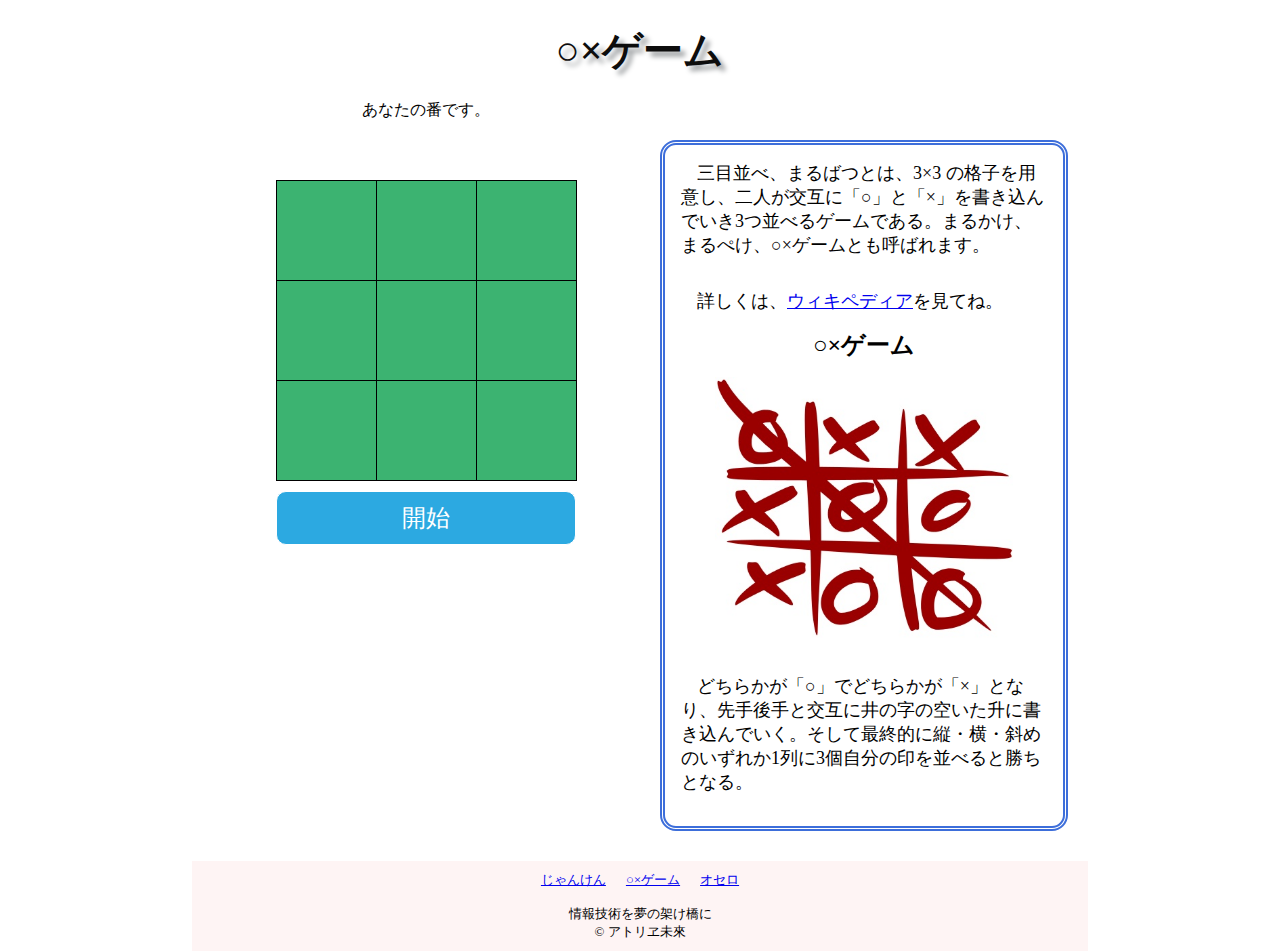
==== marubatsu.html @ aa578379 "ソースコードをページ毎に分割" ====
<!DOCTYPE html>
<html>
<head>
  <meta charset="utf-8">
  <title>○×ゲーム</title>
  <meta name="viewport" content="width=device-width">
  <link rel="stylesheet" href="marubatsu.css">

  <style>
    html {
      display: grid;
    }
    body {
      justify-self: center;
    }

    nav ul {
      display: grid;
      grid-auto-flow: column;
      column-gap: 20px;
      list-style: none;
      padding: 0;
      margin-bottom: 1rem;
    }

    footer {
      margin-top: 10px;
    }

    table {
      border-collapse: collapse;
      margin: 0 auto;
    }

    td {
      border-collapse: collapse;
      cursor: pointer;
      border: solid 1px black;
      background: mediumseagreen;
      font-size: 80px;
      line-height: 1;
      color: white;
      height: 100px;
      width: 100px;
      padding: 0;
      text-align: center;
    }

    #notification {
      width: 100%;
      height: 80px;
      text-align: center;
      margin: 0 auto;
    }
    #notification p {
      font-size: 24px;
    }

    main {
      justify-self: center;
    }

    .button {
      font-size: larger;
      /* width: 80%; */
      width: 300px;
      margin: 0 auto;
    }

  </style>

</head>

<body>
  <header>
    <h1>○×ゲーム</h1>
  </header>

  <main id="content">
    <p id="notification">
      あなたの番です。
    </p>

    <table id="board">
      <tr>
        <td id="y0_x0" data-y="0" data-x="0"></td>
        <td id="y0_x1" data-y="0" data-x="1"></td>
        <td id="y0_x2" data-y="0" data-x="2"></td>
      </tr>
      <tr>
        <td id="y1_x0" data-y="1" data-x="0"></td>
        <td id="y1_x1" data-y="1" data-x="1"></td>
        <td id="y1_x2" data-y="1" data-x="2"></td>
      </tr>
      <tr>
        <td id="y2_x0" data-y="2" data-x="0"></td>
        <td id="y2_x1" data-y="2" data-x="1"></td>
        <td id="y2_x2" data-y="2" data-x="2"></td>
      </tr>
    </table>

    <div class="control_areas">
      <button id="play" class="button">開始</button>
    </div>
  </main>

  <article>
    <div>
      <p>
        三目並べ、まるばつとは、3×3 の格子を用意し、二人が交互に「○」と「×」を書き込んでいき3つ並べるゲームである。まるかけ、まるぺけ、○×ゲームとも呼ばれます。
      </p>
      <p>
        詳しくは、<a href="https://ja.wikipedia.org/wiki/%E4%B8%89%E7%9B%AE%E4%B8%A6%E3%81%B9">ウィキペディア</a>を見てね。
      </p>
    </div>

    <figure>
      <figcaption>○×ゲーム</figcaption>
      <img src="images/marubatsu.jpg" alt="○×ゲーム説明図">

      <p>
        どちらかが「○」でどちらかが「×」となり、先手後手と交互に井の字の空いた升に書き込んでいく。そして最終的に縦・横・斜めのいずれか1列に3個自分の印を並べると勝ちとなる。
      </p>
    </figure>
  </article>

  <footer>
    <div class="container">
      <nav>
        <ul>
          <li> <a href="index.html">じゃんけん</a> </li>
          <li> <a href="marubatsu.html">○×ゲーム</a> </li>
          <li> <a href="othello.html">オセロ</a> </li>
        </ul>
      </nav>

      <p>情報技術を夢の架け橋に</p>
      <p>&copy; アトリヱ未來</p>
    </div>
  </footer>

  <script src="marubatsu.js"></script>
</body>

</html>
---- marubatsu.css ----
/*=============================================================================
  モバイル版・デスクトップ版 共通
=============================================================================*/

/*-----------------------------------------------------------------------------
  色の指定
  CSSカスタムプロパティを定義
  color: var(--kyohiiro); などのように用いることができる
-----------------------------------------------------------------------------*/
:root {
  --kyohiiro:          #ff251e; /* 京緋色(きょうひいろ) */
  --shinonomeiro:      #f19072; /* 東雲色(しののめいろ) */
  --nanohanairo:       #ffec47; /* 菜の花色(なのはないろ) */
  --sanaeiro:          #67a70c; /* 早苗色(さなえいろ) */
  --amairo:            #2ca9e1; /* 天色(あまいろ) */
  --utsushiiro:        #3d6eda; /* 移色(うつしいろ) */
  --botaniro:          #e7609e; /* 牡丹色(ぼたんいろ) */
  --ayameiro:          #674196; /* 菖蒲色(あやめいろ) */
  --otomeiro:          #f3cccc; /* 乙女色(おとめいろ) */
  --momijiiro:         #a61017; /* 紅葉色(もみじいろ) */
  --nibiiro:           #9ea1a3; /* 鈍色(にびいろ) */
  --kurohairo:         #0d0d0d; /* 黒羽色(くろはいろ) */

  --sakurairo:         #fef4f4; /* 桜色(さくらいろ) */
  --harukazeiro:       transparent; /* 春風色(はるかぜいろ) */
}

/*-----------------------------------------------------------------------------
  基本設定
-----------------------------------------------------------------------------*/
* { /* 全ての要素(*)を対象に */
  margin: 0;  /* 余白を0にする */
  box-sizing: border-box;
}

img { /* 全てのimg要素を対象に */
  width: 100%;  /* 幅を画面幅にする */
  height: auto; /* 高さは縦横比(アスペクト比)を保つよう、自動とする */
}

/*-----------------------------------------------------------------------------
  ページ全体の設定
-----------------------------------------------------------------------------*/
body { /* body は全ての要素の親なので */
  display: grid; /* グリッド(格子)線を使うモードにする */
  grid-template-columns: 20px 1fr 20px; /* column(列) 左右に20px 残りは中央 */
  grid-template-rows: /* row(行)を用意する */
              [head]     100px /* 一行目の高さは100px 使いやすいようheadと命名 */
              [main]     auto  /* 二行目の高さは自動 titleと命名 */
              [article]  auto  /* 三行目の高さは自動 subtitleと命名 */
              [foot]     100px; /* 四行目の高さは100px footと命名 */
  row-gap: 20px; /* 行の隙間は、20px */
}

/*-----------------------------------------------------------------------------
  部品の配置
-----------------------------------------------------------------------------*/
body > * { /* body の直下(>) にある全ての要素(*)を対象に */
  grid-column: 2 / -2; /* 列配置は、左から2番目の線から、右から数えて二番目(-2)の線まで */
}

/*-----------------------------------------------------------------------------
  ヘッダー
-----------------------------------------------------------------------------*/
header { /* header 要素を対象に */
  grid-row: head; /* 行の配置は、先ほど命名した headの線の下に */
  justify-self: center; /* 左右中央揃えで配置する */
  align-self: center;   /* 上下中央揃えで配置する */
  font-size: 20px;      /* 書体の大きさは40px */
  color: var(--kurohairo); /* 文字の色は、黒羽色 #0d0d0d; */
  text-shadow: 5px 5px 5px var(--nibiiro); /* 右に5px 下に5px ずれた場所に、
                                              ぼかし幅5px で 鈍色 #9ea1a3
                                              の影を付ける */
}

header h1 {
  text-align: center;
}

/*-----------------------------------------------------------------------------
  メイン
-----------------------------------------------------------------------------*/
main {
  grid-row: main;
  margin-top: -20px;
}

main figure img {
  max-height: 300px;
}

main p {
  text-align: center;
  margin-bottom: 20px;
}

.control_areas {
  display: grid;
  grid-template-columns: 1fr;
  grid-template-rows: 1fr auto;
  row-gap: 20px;

}

.control_areas .player_hand_type {
  display: grid;
  grid-template-columns: 1fr 1fr 1fr;
  grid-template-rows: 1fr;
  justify-content: center;
  align-items: center;
}

#guu   { background-image: url('guu.png'); }
#choki { background-image: url('choki.png'); }
#paa   { background-image: url('paa.png'); }

.player_hand_type button {
  background-size: 100% 100%;
  border: none;
  height: 100px;
  padding: 0;
  cursor: pointer;
}

.score_and_replay {
  display: grid;
  grid-template-columns: 1fr 1fr;
  grid-template-rows: 1fr;
  align-self: center;
}

.score,
#play {
  font-size: 24px;
  margin: 10px 0;
  align-self: center;
}

.button { /* <a class="button"> と buttonクラスを付与したa要素を対象に */
  text-decoration: none;  /* リンクには下線が付くが、飾り付け(decoration)は、無し */
  color: white; /* 文字の色は白*/
  border: solid 1px white; /* 枠線は、しっかりとした(solid)線で、1px幅の白で */
  padding: 10px; /* 詰め物は、上下左右に10px で */
  border-radius: 10px; /* 角は、半径(radius) 10pxで丸くする */
  background: var(--amairo); /* 背景色は、天色で */
  cursor: pointer;
}

/*-----------------------------------------------------------------------------
  じゃんけん紹介記事
-----------------------------------------------------------------------------*/
article {
  grid-row: article;
  border:  5px double var(--utsushiiro);
  border-radius: 1rem;
  padding-bottom: 1rem;

  display: grid;
  grid-template-columns: 1fr;
  grid-template-rows: auto auto;
  margin-top: 20px;
  justify-self: center;
}

article p {
  font-size: 18px;
  text-align: left;
  padding: 1rem;
  text-indent: 1rem;
}

article figure figcaption {
  font-size: 24px;
  font-weight: bold;
  text-align: center;
  margin-bottom: 1rem;
}

article figure img {
  width: 75%;
  height: auto;

  display: block;
  margin: 0 auto;

  margin-bottom: 1rem;
}

article ul li {
  justify-self: center;
  text-align: center;
}

/*-----------------------------------------------------------------------------
  フッター
-----------------------------------------------------------------------------*/
footer { /* footer 要素を対象に */
  grid-column: 1 / -1;  /* 列配置は、左から一番目の線から、右から数えて一番目(-1)の線まで */
  grid-row: foot; /* 行の配置は、先ほど命名した foot の線の下 */
  background: var(--sakurairo); /* 背景色は、桜色 */
  margin-top: -20px; /* 他の要素との間隔(margin)を上方向に20px詰める */
                     /* (row-gap: 20px と行間を入れているのを、打ち消す */
  display: grid; /* グリッド(格子)線を使うモードにする */
}

footer div { /* footer 要素の中のdiv要素を対象に */
  grid-column: 1;  /* 自動生成された1番目のグリッド線の右側に配置 */
  grid-row: 1;     /* 自動生成された1番目のグリッド線の下側に配置 */
  justify-self: center; /* 左右中央揃えで配置する */
  align-self: center;   /* 上下中央揃えで配置する */
  text-align: center;
  font-size: 13px; /* 書体の大きさは13px */
}

footer nav ul {
  display: grid;
  grid-auto-flow: column;
  column-gap: 20px;
  list-style: none;
  padding: 0;
  margin-bottom: 1rem;
}

/*=============================================================================
  デスクトップ版の追加設定
  ★ レスポンシブ対応
  パソコンからウェブサイトを閲覧する時代は、一つのhtmlと一つのcssですみました。
  携帯電話が登場したことで、携帯用のウェブサイトが作られることになりました。
  そして、パソコン用、携帯用、二つのウェブサイトを管理するのは大変です。
  そこで、一つのhtmlとcssで、パソコン、携帯に対応させる方法が考案されました。
  レスポンシブデザインと呼ばれる手法です。

  @media は、メディアクエリと呼ばれます。
  @media (min-width: 768px) { iPad用の追加のcss } と書くことで、
  画面幅が、768px以上の端末(iPad や Macなど)で閲覧している時に適用される
  追加のcssを記すことができます。
=============================================================================*/
@media (min-width: 768px) {

  /*---------------------------------------------------------------------------
    ページ全体の設定
  ---------------------------------------------------------------------------*/
  body { /* body は全ての要素の親なので */
    display: grid; /* グリッド(格子)線を使うモードにする */
    grid-template-columns: 20px 428px minmax(100px, 428px) 20px; /* column(列) の設定 */
                                                /* 左右20px 中央に428pxと残り */
    grid-template-rows: /* row(行)を用意する */
                [head]         100px /* 一行目の高さは100px */
                                     /* 使いやすいようheadと命名 */
                [main article] auto  /* 二行目の高さは自動 */
                                     /* 線の名前を main と命名 */
                                     /* 線の名前を article と命名 */
                                     /* 二つの線を一本の線に重ねている */
                [foot]         100px; /* 四行目の高さは100px footと命名 */
    row-gap: 20px; /* 行の隙間は、20px */
  }

  /* main 要素を二列目から三列目までに配置します */
  main {
    grid-column: 2 / 3;
  }

  /* コンピュータのじゃんけんの絵の最大高さを400pxにします */
  main figure img {
    max-height: 400px;
  }

  /* プレイヤーのじゃんけんボタンの高さを140pxにします */
  .player_hand_type button {
    height: 140px;
  }

  /* aritcle 要素を三列目から四列目までに配置します */
  article {
    grid-column: 3 / 4;
    margin-left: 20px;
  }

}
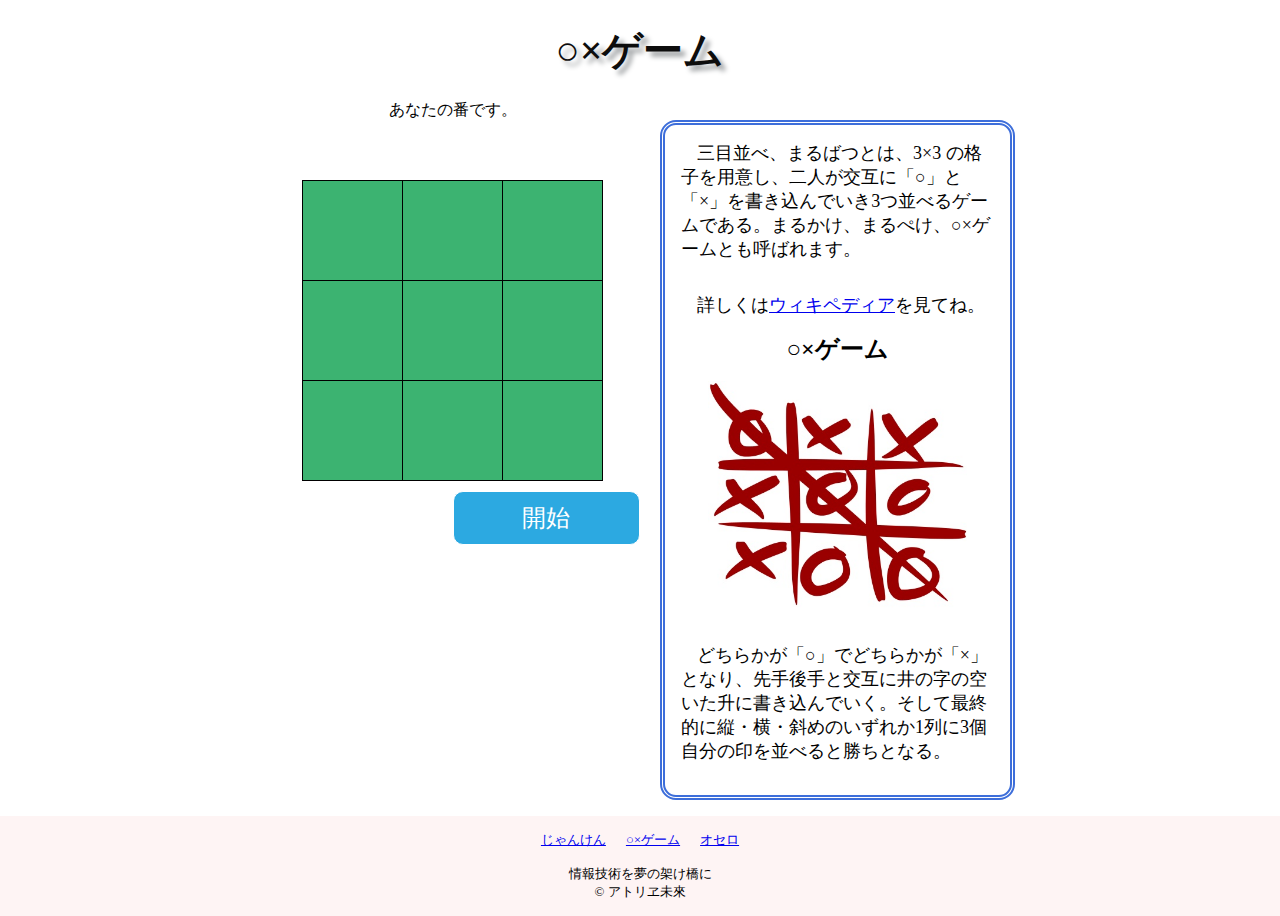
==== commit 968752e0: "○× & オセロ, CSS 共通化" ====
--- a/marubatsu.html
+++ b/marubatsu.html
@@ -4,71 +4,7 @@
   <meta charset="utf-8">
   <title>○×ゲーム</title>
   <meta name="viewport" content="width=device-width">
-  <link rel="stylesheet" href="marubatsu.css">
-
-  <style>
-    html {
-      display: grid;
-    }
-    body {
-      justify-self: center;
-    }
-
-    nav ul {
-      display: grid;
-      grid-auto-flow: column;
-      column-gap: 20px;
-      list-style: none;
-      padding: 0;
-      margin-bottom: 1rem;
-    }
-
-    footer {
-      margin-top: 10px;
-    }
-
-    table {
-      border-collapse: collapse;
-      margin: 0 auto;
-    }
-
-    td {
-      border-collapse: collapse;
-      cursor: pointer;
-      border: solid 1px black;
-      background: mediumseagreen;
-      font-size: 80px;
-      line-height: 1;
-      color: white;
-      height: 100px;
-      width: 100px;
-      padding: 0;
-      text-align: center;
-    }
-
-    #notification {
-      width: 100%;
-      height: 80px;
-      text-align: center;
-      margin: 0 auto;
-    }
-    #notification p {
-      font-size: 24px;
-    }
-
-    main {
-      justify-self: center;
-    }
-
-    .button {
-      font-size: larger;
-      /* width: 80%; */
-      width: 300px;
-      margin: 0 auto;
-    }
-
-  </style>
-
+  <link rel="stylesheet" href="style.css">
 </head>
 
 <body>
@@ -100,7 +36,11 @@
     </table>
 
     <div class="control_areas">
-      <button id="play" class="button">開始</button>
+      <div class="score_and_replay">
+        <p class="score">
+        </p>
+        <button id="play" class="button">開始</button>
+      </div>
     </div>
   </main>
 
@@ -110,7 +50,7 @@
         三目並べ、まるばつとは、3×3 の格子を用意し、二人が交互に「○」と「×」を書き込んでいき3つ並べるゲームである。まるかけ、まるぺけ、○×ゲームとも呼ばれます。
       </p>
       <p>
-        詳しくは、<a href="https://ja.wikipedia.org/wiki/%E4%B8%89%E7%9B%AE%E4%B8%A6%E3%81%B9">ウィキペディア</a>を見てね。
+        詳しくは<a href="https://ja.wikipedia.org/wiki/%E4%B8%89%E7%9B%AE%E4%B8%A6%E3%81%B9">ウィキペディア</a>を見てね。
       </p>
     </div>
 
--- a/style.css
+++ b/style.css
@@ -0,0 +1,365 @@
+/*==============================================================
+  モバイル版・デスクトップ版 共通
+==============================================================*/
+
+/*-------------------------------------------------------------
+  色の指定
+  CSSカスタムプロパティを定義
+  color: var(--kyohiiro); などのように用いることができる
+--------------------------------------------------------------*/
+:root {
+  --kyohiiro:          #ff251e; /* 京緋色(きょうひいろ) */
+  --shinonomeiro:      #f19072; /* 東雲色(しののめいろ) */
+  --nanohanairo:       #ffec47; /* 菜の花色(なのはないろ) */
+  --sanaeiro:          #67a70c; /* 早苗色(さなえいろ) */
+  --amairo:            #2ca9e1; /* 天色(あまいろ) */
+  --utsushiiro:        #3d6eda; /* 移色(うつしいろ) */
+  --botaniro:          #e7609e; /* 牡丹色(ぼたんいろ) */
+  --ayameiro:          #674196; /* 菖蒲色(あやめいろ) */
+  --otomeiro:          #f3cccc; /* 乙女色(おとめいろ) */
+  --momijiiro:         #a61017; /* 紅葉色(もみじいろ) */
+  --nibiiro:           #9ea1a3; /* 鈍色(にびいろ) */
+  --kurohairo:         #0d0d0d; /* 黒羽色(くろはいろ) */
+
+  --sakurairo:         #fef4f4; /* 桜色(さくらいろ) */
+  --harukazeiro:       transparent; /* 春風色(はるかぜいろ) */
+}
+
+/*-------------------------------------------------------------
+  基本設定
+--------------------------------------------------------------*/
+* { /* 全ての要素(*)を対象に */
+  margin: 0;  /* 余白を0にする */
+  box-sizing: border-box;
+}
+
+img { /* 全てのimg要素を対象に */
+  width: 100%;  /* 幅を画面幅にする */
+  height: auto; /* 高さは縦横比(アスペクト比)を保つよう、自動とする */
+}
+
+/*-------------------------------------------------------------
+  ページ全体の設定
+--------------------------------------------------------------*/
+body { /* body は全ての要素の親なので */
+  display: grid; /* グリッド(格子)線を使うモードにする */
+  /* column(列) 左右に20px 残りは中央 */
+  grid-template-columns: 20px 1fr 20px;
+  /* row(行)を用意する */
+  grid-template-rows:
+        [head]     100px /* 一行目の高さは100px headと命名 */
+        [main]     auto  /* 二行目の高さは自動 titleと命名 */
+        [article]  auto  /* 三行目の高さは自動 subtitleと命名 */
+        [foot]     100px; /* 四行目の高さは100px footと命名 */
+}
+
+/*-------------------------------------------------------------
+  部品の配置
+--------------------------------------------------------------*/
+body > * { /* body の直下(>) にある全ての要素(*)を対象に */
+  /* 列配置は 左から2番目の線から
+              右から数えて二番目(-2)の線まで */
+  grid-column: 2 / -2;
+}
+
+/*-------------------------------------------------------------
+  ヘッダー
+--------------------------------------------------------------*/
+header { /* header 要素を対象に */
+  grid-row: head; /* 行の配置は先ほど命名したheadの線の下に */
+  justify-self: center; /* 左右中央揃えで配置する */
+  align-self: center;   /* 上下中央揃えで配置する */
+  font-size: 20px;      /* 書体の大きさは40px */
+  color: var(--kurohairo); /* 文字の色は、黒羽色 #0d0d0d; */
+  /* 右に5px 下に5px ずれた場所に ぼかし幅5px で
+  鈍色 #9ea1a3 の影を付ける */
+  text-shadow: 5px 5px 5px var(--nibiiro);
+}
+
+header h1 {
+  text-align: center;
+}
+
+/*-------------------------------------------------------------
+  メイン
+  ウェブサイトの主要機能部分に設定するスタイルです
+--------------------------------------------------------------*/
+main { /* main 要素を対象に */
+  grid-row: main; /* 行の配置は先ほど命名した main の線の下 */
+}
+
+main figure img {     /* コンピュータのじゃんけんの絵です。 */
+  max-height: 300px;  /* 絵が歪まぬよう、最大高さを指定します */
+}
+
+main p {                 /* じゃんけんの説明文です */
+  text-align: center;    /* 真ん中揃えにします */
+  margin-bottom: 20px;   /* p 要素の下側に少し余白を設けます */
+}
+
+/* class="control_area" とクラス属性を付与した要素を対象に */
+.control_area {
+  /* control_area内部の要素もグリッドレイアウトで配置します */
+  display: grid;
+  grid-template-columns: 1fr;   /* column(列) は 一列 */
+  grid-template-rows: 1fr auto; /* row(行) は 二行用意します */
+  row-gap: 20px;
+  /* 行の間隔は20px開けます */
+
+}
+
+/* control_area内でplayer_hand_typeと
+   クラス属性を付与した要素を対象に */
+.control_area .player_hand_type {
+  /* 内部の要素もグリッドレイアウトで配置します */
+  display: grid;
+  grid-template-columns: 1fr 1fr 1fr; /* 三列用意します */
+  grid-template-rows: 1fr; /* 一行用意します */
+}
+
+.control_area .player_hand_type button{
+  background-color: transparent;
+}
+
+
+/* グーチョキパーの背景画像の設定 */
+/* id="guu"とid属性を付与したボタンの背景画像を設定 */
+#guu   { background-image: url("images/player_guu.png"); }
+#choki { background-image: url("images/player_choki.png"); }
+#paa   { background-image: url("images/player_paa.png"); }
+
+/* グーチョキパー各ボタンの大きさを指定 */
+.player_hand_type button {
+  background-size: 100% 100%; /* 背景画像の大きさの設定。縦横100% */
+  border: none;  /* ボタンの枠線は無し */
+  height: 100px; /* ボタンの高さは100px */
+  padding: 0;    /* 内部への詰め物は無し */
+  /* カーソルを乗せた時の形状は、pointer(手のマーク) */
+  cursor: pointer;
+}
+
+.score_and_replay { /* 得点領域の指定 */
+  /* 内部の要素もグリッドレイアウトで配置します */
+  display: grid;
+  grid-template-columns: 1fr 1fr; /* 二列用意します */
+  grid-template-rows: 1fr; /* 一行用意します */
+  align-self: center; /* 上下方向に中央揃えにします */
+}
+
+/* クラス属性.score と id属性#playを付与した要素を対象に */
+.score,
+#play {
+  font-size: 24px;    /* 書体の大きさは24px */
+  margin: 10px 0;     /* 上下に10px 左右に0px の余白 */
+  align-self: center; /* 上下方向で中央揃え */
+}
+
+/* <a class="button"> と buttonクラスを付与したa要素を対象に */
+.button {
+  /* リンクには下線が付くが、飾り付け(decoration)は、無し */
+  text-decoration: none;
+  color: white; /* 文字の色は白*/
+  /* 枠線は、しっかりとした(solid)線で、1px幅の白で */
+  border: solid 1px white;
+  padding: 10px; /* 詰め物は、上下左右に10px で */
+  border-radius: 10px; /* 角は、半径(radius) 10pxで丸くする */
+  background: var(--amairo); /* 背景色は、天色で */
+  cursor: pointer; /* カーソルを乗せると、pointer(手のマーク) */
+}
+
+/*-------------------------------------------------------------
+  紹介記事
+--------------------------------------------------------------*/
+article { /* aritcle 要素を対象に */
+  /* 行の配置は、先ほど命名した article の線の下に */
+  grid-row: article;
+  /* 枠線は5pxの太さで二重線 色は移色 */
+  border:  5px double var(--utsushiiro);
+  border-radius: 1rem;  /* 角を1文字分丸くする */
+  padding-bottom: 1rem; /* 要素下側に1文字分詰め物をする */
+  margin-bottom: 1rem;  /* 要素下側に1文字分余白を設ける */
+
+  /* 内部の要素もグリッドレイアウトで配置します */
+  display: grid;
+  grid-template-columns: 1fr; /* 列は一列 */
+  grid-template-rows: auto auto; /* 行は二列 用意する */
+  margin-top: 20px;              /* 上側を20px開ける */
+  justify-self: center;          /* 水平方向に中央揃え */
+}
+
+article p {            /* aritcle 要素 内の p要素を対象に */
+  font-size: 18px;     /* 書体の大きさは10px */
+  text-align: left;    /* 文字は左寄せ */
+  padding: 1rem;       /* 1文字分詰め物をする */
+  text-indent: 1rem;   /* 文字を1文字字下げする */
+}
+
+/* aritcle内の figure内の figcaption要素を対象に */
+article figure figcaption {
+  font-size: 24px;         /* 書体の大きさは24px */
+  font-weight: bold;       /* 文字は太字 */
+  text-align: center;      /* 文字は中央揃え */
+  margin-bottom: 1rem;     /* 下側に1文字分間隔を取る */
+}
+
+article figure img { /* aritcle内の figure内の img要素を対象に */
+  width: 75%;        /* 画像の横幅の指定 */
+  max-width: 400px;  /* 画像の最大幅の指定 */
+  height: auto;      /* 高さは、横幅に応じて自動 */
+
+  display: block;    /* 中央揃えにするためにブロックタイプに変更 */
+  margin: 0 auto;    /* 左右中央揃えに */
+
+  margin-bottom: 1rem; /* 画像の下を1文字分開ける */
+}
+
+ul {
+  padding: 0;
+  list-style: none;
+}
+
+article ul {           /* aritcle内の ul内の li要素を対象に */
+  list-style: none;    /* 箇条書きの・(黒丸)は不要 */
+  padding: 0;          /* 詰め物も不要 */
+}
+
+article ul li {         /* aritcle内の ul内の li要素を対象に */
+  justify-self: center; /* 水平方向に中央揃え */
+  text-align: center;   /* 文字は中央揃え */
+}
+
+/*-----------------------------------------------------------------------------
+  ○×ゲームの対戦表
+-----------------------------------------------------------------------------*/
+table {
+  border-collapse: collapse;
+  margin: 0 auto;
+}
+
+td {
+  border-collapse: collapse;
+  cursor: pointer;
+  border: solid 1px black;
+  background: mediumseagreen;
+  font-size: 80px;
+  line-height: 1;
+  color: white;
+  height: 100px;
+  width: 100px;
+  padding: 0;
+  text-align: center;
+}
+
+#notification {
+  width: 100%;
+  height: 80px;
+  text-align: center;
+  margin: 0 auto;
+}
+#notification p {
+  font-size: 24px;
+}
+
+/*-----------------------------------------------------------------------------
+オセロゲーム
+-----------------------------------------------------------------------------*/
+.cell {
+  width: 40px;
+  height: 40px;
+  font-size: 32px;
+  margin: 0px;
+  padding: 0px;
+  text-align: center;
+  vertical-align: middle;
+  cursor: pointer;
+  color: rgb(255, 255, 255);
+  background: rgb(102, 153, 102) none repeat scroll 0% 0%;
+}
+
+#message_area,
+#controlPanel {
+  text-align: center;
+  margin: 10px 0;
+}
+
+
+/*-------------------------------------------------------------
+  フッター
+--------------------------------------------------------------*/
+footer { /* footer 要素を対象に */
+  /* 列配置は、左から一番目の線から、
+  右から数えて一番目(-1)の線まで */
+  grid-column: 1 / -1;
+  grid-row: foot; /* 行の配置は、先ほど命名した foot の線の下 */
+  background: var(--sakurairo); /* 背景色は、桜色 */
+  /* 他要素との間隔(margin)を上方向に20px詰める */
+  display: grid; /* グリッド(格子)線を使うモードにする */
+}
+
+footer div { /* footer 要素の中のdiv要素を対象に */
+  grid-column: 1;  /* 自動生成された1番目のグリッド線の右側に配置 */
+  grid-row: 1;     /* 自動生成された1番目のグリッド線の下側に配置 */
+  justify-self: center; /* 左右中央揃えで配置する */
+  align-self: center;   /* 上下中央揃えで配置する */
+  text-align: center;
+  font-size: 13px; /* 書体の大きさは13px */
+}
+
+footer nav ul {
+  display: grid;
+  grid-auto-flow: column;
+  column-gap: 20px;
+  list-style: none;
+  padding: 0;
+  margin-bottom: 1rem;
+}
+
+/*=============================================================
+  デスクトップ版の追加設定
+  ★ レスポンシブ対応
+  @media (min-width: 768px) { iPad用の追加のcss } と書き、
+  画面幅768px以上の端末のための追加cssを記述する
+==============================================================*/
+@media (min-width: 768px) {
+
+  /*-----------------------------------------------------------
+    ページ全体の設定
+  ------------------------------------------------------------*/
+  body { /* body は全ての要素の親なので */
+    display: grid; /* グリッド(格子)線を使うモードにする */
+    /* column(列) の設定 */
+    /* 左右に余白 中央に375pxを二列確保 */
+    grid-template-columns: 1fr 375px 375px 1fr;
+    grid-template-rows: /* row(行)を用意する */
+          [head]         100px /* 一行目の高さは100px */
+                               /* 線名をheadと命名 */
+          [main article] auto  /* 二行目の高さは自動 */
+                               /* 線名を main と命名 */
+                               /* 線名を article と命名 */
+                               /* 二つの線を一本に重ねる */
+          [foot] 100px; /* 四行目の高さは100px footと命名 */
+    /* row-gap: 20px;  */
+    /* 行の隙間は、20px */
+  }
+
+  /* main 要素を二列目から三列目までに配置します */
+  main {
+    grid-column: 2 / 3;
+  }
+
+  /* コンピュータのじゃんけんの絵の最大高さを400pxにします */
+  main figure img {
+    max-height: 400px;
+  }
+
+  /* プレイヤーのじゃんけんボタンの高さを140pxにします */
+  .player_hand_type button {
+    height: 140px;
+  }
+
+  /* aritcle 要素を三列目から四列目までに配置します */
+  article {
+    grid-column: 3 / 4;
+    margin-left: 20px;
+  }
+}
